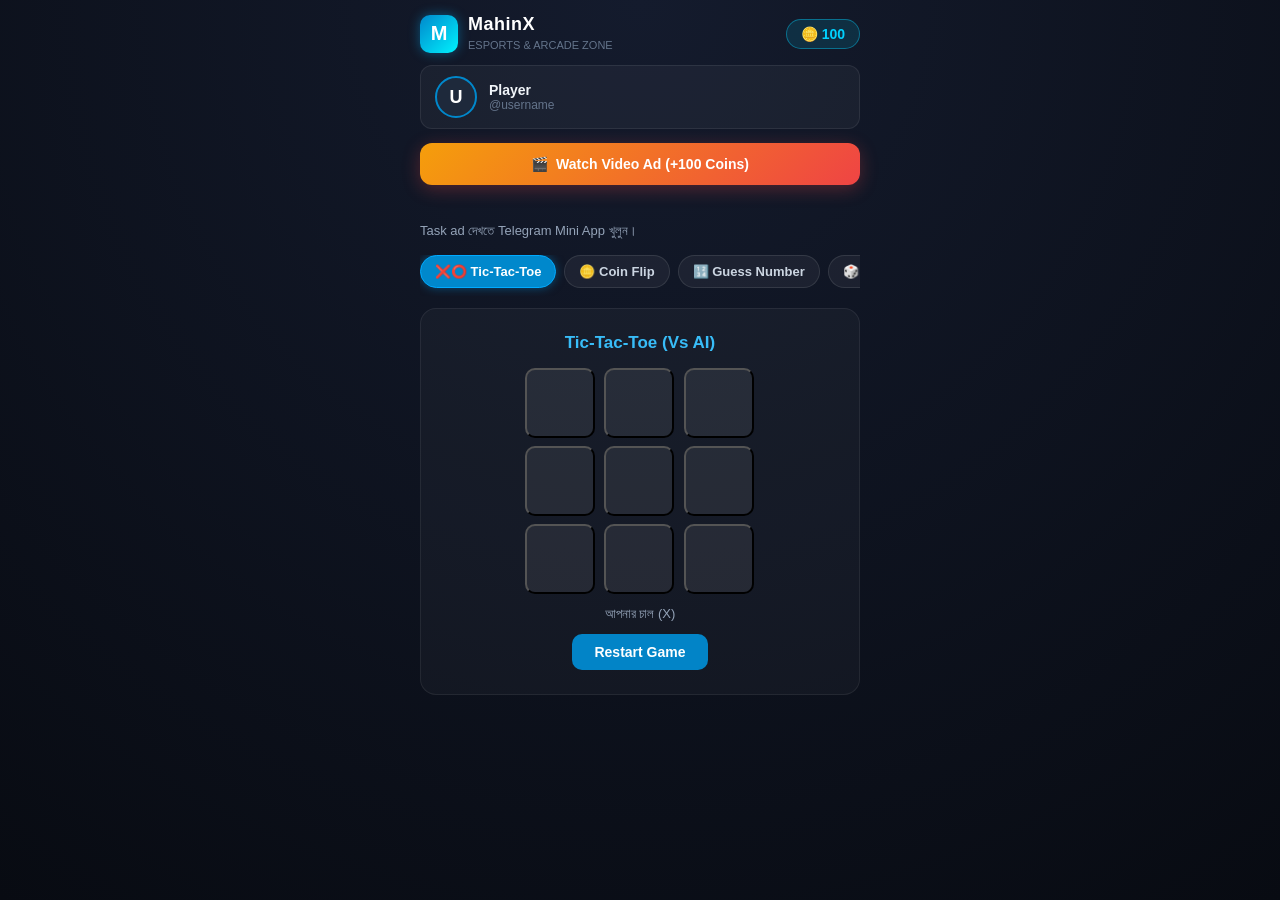
==== index.html @ c2325590 "Add files via upload" ====
<!DOCTYPE html>
<html lang="bn">
<head>
  <meta charset="UTF-8" />
  <meta name="viewport" content="width=device-width, initial-scale=1.0, viewport-fit=cover" />
  <meta name="theme-color" content="#080b12" />
  <meta name="description" content="MahinX Esports & Arcade Zone — mini games for Telegram." />
  <title>MahinX Game Zone</title>

  <!-- Telegram WebApp SDK -->
  <script src="https://telegram.org/js/telegram-web-app.js"></script>
  <!-- Adsgram SDK -->
  <script src="https://sad.adsgram.ai/js/sad.min.js"></script>

  <!-- External Stylesheet -->
  <link rel="stylesheet" href="style.css" />
</head>
<body>

  <!-- Top Bar: MahinX Header & Telegram User Profile -->
  <header class="app-header">
    <div class="brand">
      <div class="logo-badge">M</div>
      <div class="brand-text">
        <h2>MahinX</h2>
        <span class="sub-text">Esports & Arcade Zone</span>
      </div>
    </div>
    <div class="coins-badge">
      🪙 <span id="coin-txt">100</span>
    </div>
  </header>

  <!-- User Info Banner -->
  <section class="user-card">
    <div class="avatar" id="avatar">U</div>
    <div class="user-details">
      <h4 id="u-name">Player</h4>
      <p id="u-id">@username</p>
    </div>
  </section>

  <!-- Adsgram Rewarded Ad Action -->
  <section class="ad-container">
    <button class="ad-btn" id="show-ad">
      <span>🎬</span> Watch Video Ad (+100 Coins)
    </button>
    <p class="status-alert" id="ad-status" role="status" aria-live="polite"></p>
    <div id="task-ad-slot"></div>
    <p class="status-alert" id="task-status" role="status" aria-live="polite"></p>
    <button class="action-btn claim-btn" id="claim-reward" hidden>
      Claim game reward
    </button>
  </section>

  <!-- Game Category Tabs -->
  <nav class="game-tabs">
    <button class="tab-btn active" onclick="switchGame('ttt', this)">❌⭕ Tic-Tac-Toe</button>
    <button class="tab-btn" onclick="switchGame('coin', this)">🪙 Coin Flip</button>
    <button class="tab-btn" onclick="switchGame('guess', this)">🔢 Guess Number</button>
    <button class="tab-btn" onclick="switchGame('dice', this)">🎲 Lucky Dice</button>
    <button class="tab-btn" onclick="switchGame('tap', this)">⚡ Tap Rush</button>
  </nav>

  <!-- Main Game Arena -->
  <main class="arena">

    <!-- Game 1: Tic Tac Toe (Vs Smart AI) -->
    <div class="game-view active" id="view-ttt">
      <h3 class="game-title">Tic-Tac-Toe (Vs AI)</h3>
      <div class="ttt-board" id="ttt-grid" aria-label="Tic-Tac-Toe board"></div>
      <p class="status-alert" id="ttt-status" role="status" aria-live="polite">আপনার চাল (X)</p>
      <button class="action-btn" onclick="resetTTT()">Restart Game</button>
    </div>

    <!-- Game 2: Coin Flip -->
    <div class="game-view" id="view-coin">
      <h3 class="game-title">Head or Tail</h3>
      <div class="game-display-icon" id="coin-anim">🪙</div>
      <div class="dual-btn-group">
        <button class="action-btn" onclick="flipCoin('Head')">Head</button>
        <button class="action-btn" onclick="flipCoin('Tail')">Tail</button>
      </div>
      <p class="status-alert" id="coin-status">অপশন পছন্দ করুন (Win = +20)</p>
    </div>

    <!-- Game 3: Guess Number -->
    <div class="game-view" id="view-guess">
      <h3 class="game-title">Guess Number (1 - 10)</h3>
      <div class="input-group">
        <input type="number" id="guess-input" min="1" max="10" step="1" inputmode="numeric" placeholder="?" aria-label="১ থেকে ১০-এর মধ্যে সংখ্যা" />
      </div>
      <button class="action-btn" onclick="checkGuess()">Check Guess</button>
      <p class="status-alert" id="guess-status">১ থেকে ১০ এর মধ্যে সংখ্যা অনুমান করুন (Win = +30)</p>
    </div>

    <!-- Game 4: Lucky Dice -->
    <div class="game-view" id="view-dice">
      <h3 class="game-title">Lucky Dice Roll</h3>
      <div class="game-display-icon" id="dice-face">🎲</div>
      <button class="action-btn" onclick="rollDice()">Roll Dice</button>
      <p class="status-alert" id="dice-status">ছক্কা (৬) পড়লে পাবেন +৫০ কয়েন!</p>
    </div>

    <!-- Game 5: Tap Rush -->
    <div class="game-view" id="view-tap">
      <h3 class="game-title">৫ সেকেন্ডে ট্যাপ রাশ</h3>
      <h2 id="tap-timer" class="highlight-timer">Time: 5s</h2>
      <div class="tap-counter">ট্যাপ সংখ্যা: <span id="tap-count">0</span></div>
      <button class="action-btn tap-large" id="tap-btn" onclick="handleTap()">TAP HERE!</button>
      <p class="status-alert" id="tap-status">শুরু করতে বোতামে ট্যাপ করুন!</p>
    </div>

  </main>

  <!-- External Script -->
  <script src="script.js"></script>
</body>
</html>
---- style.css ----
* {
  box-sizing: border-box;
  margin: 0;
  padding: 0;
  font-family: -apple-system, BlinkMacSystemFont, "Segoe UI", Roboto, Oxygen, Ubuntu, Cantarell, sans-serif;
  user-select: none;
  -webkit-tap-highlight-color: transparent;
}

body {
  background: radial-gradient(circle at top, #141b2d 0%, #080b12 100%);
  color: #ffffff;
  min-height: 100vh;
  min-height: 100dvh;
  display: flex;
  flex-direction: column;
  align-items: center;
  padding: max(14px, env(safe-area-inset-top)) max(14px, env(safe-area-inset-right))
    max(14px, env(safe-area-inset-bottom)) max(14px, env(safe-area-inset-left));
}

/* Header & Brand */
.app-header {
  width: 100%;
  max-width: 440px;
  display: flex;
  align-items: center;
  justify-content: space-between;
  margin-bottom: 12px;
}

.brand {
  display: flex;
  align-items: center;
  gap: 10px;
}

.logo-badge {
  width: 38px;
  height: 38px;
  background: linear-gradient(135deg, #0088cc, #00f2fe);
  border-radius: 10px;
  display: flex;
  align-items: center;
  justify-content: center;
  font-size: 20px;
  font-weight: 900;
  color: #fff;
  box-shadow: 0 0 12px rgba(0, 180, 255, 0.4);
}

.brand-text h2 {
  font-size: 18px;
  letter-spacing: 0.5px;
  color: #fff;
}

.brand-text .sub-text {
  font-size: 11px;
  color: #64748b;
  text-transform: uppercase;
}

.coins-badge {
  background: rgba(0, 210, 255, 0.12);
  border: 1px solid rgba(0, 210, 255, 0.4);
  padding: 6px 14px;
  border-radius: 20px;
  font-weight: 700;
  color: #00d2ff;
  font-size: 14px;
}

/* User Card */
.user-card {
  width: 100%;
  max-width: 440px;
  background: rgba(255, 255, 255, 0.04);
  border: 1px solid rgba(255, 255, 255, 0.08);
  border-radius: 12px;
  padding: 10px 14px;
  display: flex;
  align-items: center;
  gap: 12px;
  margin-bottom: 14px;
}

.avatar {
  width: 42px;
  height: 42px;
  border-radius: 50%;
  background: #1e293b;
  border: 2px solid #0088cc;
  display: flex;
  align-items: center;
  justify-content: center;
  font-size: 18px;
  font-weight: bold;
}

.user-details h4 {
  font-size: 14px;
  color: #f1f5f9;
}

.user-details p {
  font-size: 12px;
  color: #64748b;
}

/* Ad Button */
.ad-container {
  width: 100%;
  max-width: 440px;
  margin-bottom: 14px;
}

.ad-btn {
  width: 100%;
  padding: 13px;
  font-size: 14px;
  font-weight: 700;
  border: none;
  border-radius: 12px;
  cursor: pointer;
  background: linear-gradient(135deg, #f59e0b, #ef4444);
  color: #ffffff;
  display: flex;
  align-items: center;
  justify-content: center;
  gap: 8px;
  box-shadow: 0 4px 18px rgba(239, 68, 68, 0.3);
}

.ad-btn:active {
  transform: scale(0.98);
}

.ad-btn:disabled {
  cursor: wait;
  opacity: 0.65;
}

.claim-btn {
  width: 100%;
  margin-top: 8px;
}

adsgram-task {
  --adsgram-task-button-width: 46px;
  --adsgram-task-font-size: 13px;
  display: block;
  width: 100%;
  margin-top: 8px;
  padding: 10px 12px;
  border: 1px solid rgba(255, 255, 255, 0.1);
  border-radius: 12px;
  background: rgba(255, 255, 255, 0.05);
  color: #e2e8f0;
}

.claim-btn {
  background: linear-gradient(135deg, #16a34a, #059669);
}

/* Game Navigation */
.game-tabs {
  display: flex;
  gap: 8px;
  overflow-x: auto;
  width: 100%;
  max-width: 440px;
  padding-bottom: 8px;
  margin-bottom: 12px;
}

.game-tabs::-webkit-scrollbar {
  display: none;
}

.tab-btn {
  flex: 0 0 auto;
  padding: 8px 14px;
  border-radius: 20px;
  background: rgba(255, 255, 255, 0.05);
  border: 1px solid rgba(255, 255, 255, 0.1);
  color: #cbd5e1;
  font-size: 13px;
  font-weight: 600;
  cursor: pointer;
}

.tab-btn.active {
  background: #0088cc;
  color: #fff;
  border-color: #00aaff;
  box-shadow: 0 0 10px rgba(0, 136, 204, 0.5);
}

.tab-btn:focus-visible,
.action-btn:focus-visible,
.ad-btn:focus-visible,
.ttt-cell:focus-visible,
input:focus-visible {
  outline: 2px solid #7dd3fc;
  outline-offset: 3px;
}

/* Arena View */
.arena {
  width: 100%;
  max-width: 440px;
}

.game-view {
  display: none;
  background: rgba(255, 255, 255, 0.03);
  border: 1px solid rgba(255, 255, 255, 0.07);
  border-radius: 16px;
  padding: 24px 16px;
  text-align: center;
}

.game-view.active {
  display: block;
}

.game-title {
  font-size: 17px;
  font-weight: 700;
  color: #38bdf8;
  margin-bottom: 15px;
}

.action-btn {
  padding: 10px 22px;
  font-size: 14px;
  font-weight: 700;
  border: none;
  border-radius: 10px;
  background: #0284c7;
  color: white;
  cursor: pointer;
  margin-top: 10px;
}

.action-btn:active {
  transform: scale(0.96);
}

.status-alert {
  font-size: 13px;
  color: #94a3b8;
  margin-top: 10px;
  min-height: 18px;
}

/* Game Specifics */
.ttt-board {
  display: grid;
  grid-template-columns: repeat(3, 1fr);
  gap: 8px;
  width: 230px;
  margin: 0 auto 12px auto;
}

.ttt-cell {
  width: 70px;
  height: 70px;
  background: rgba(255, 255, 255, 0.07);
  border-radius: 10px;
  display: flex;
  align-items: center;
  justify-content: center;
  font-size: 30px;
  font-weight: 800;
  cursor: pointer;
}

.ttt-cell.X { color: #38bdf8; }
.ttt-cell.O { color: #f43f5e; }

.game-display-icon {
  font-size: 55px;
  margin: 12px 0;
}

.dual-btn-group {
  display: flex;
  justify-content: center;
  gap: 12px;
}

.input-group input[type="number"] {
  width: 90px;
  padding: 10px;
  border-radius: 8px;
  border: 1px solid #0284c7;
  background: #0f172a;
  color: #fff;
  font-size: 18px;
  text-align: center;
  outline: none;
}

.highlight-timer {
  color: #f59e0b;
  margin: 6px 0;
}

.tap-counter {
  font-size: 20px;
  font-weight: 700;
  margin: 10px 0;
}

.tap-large {
  padding: 18px 45px;
  font-size: 18px;
}
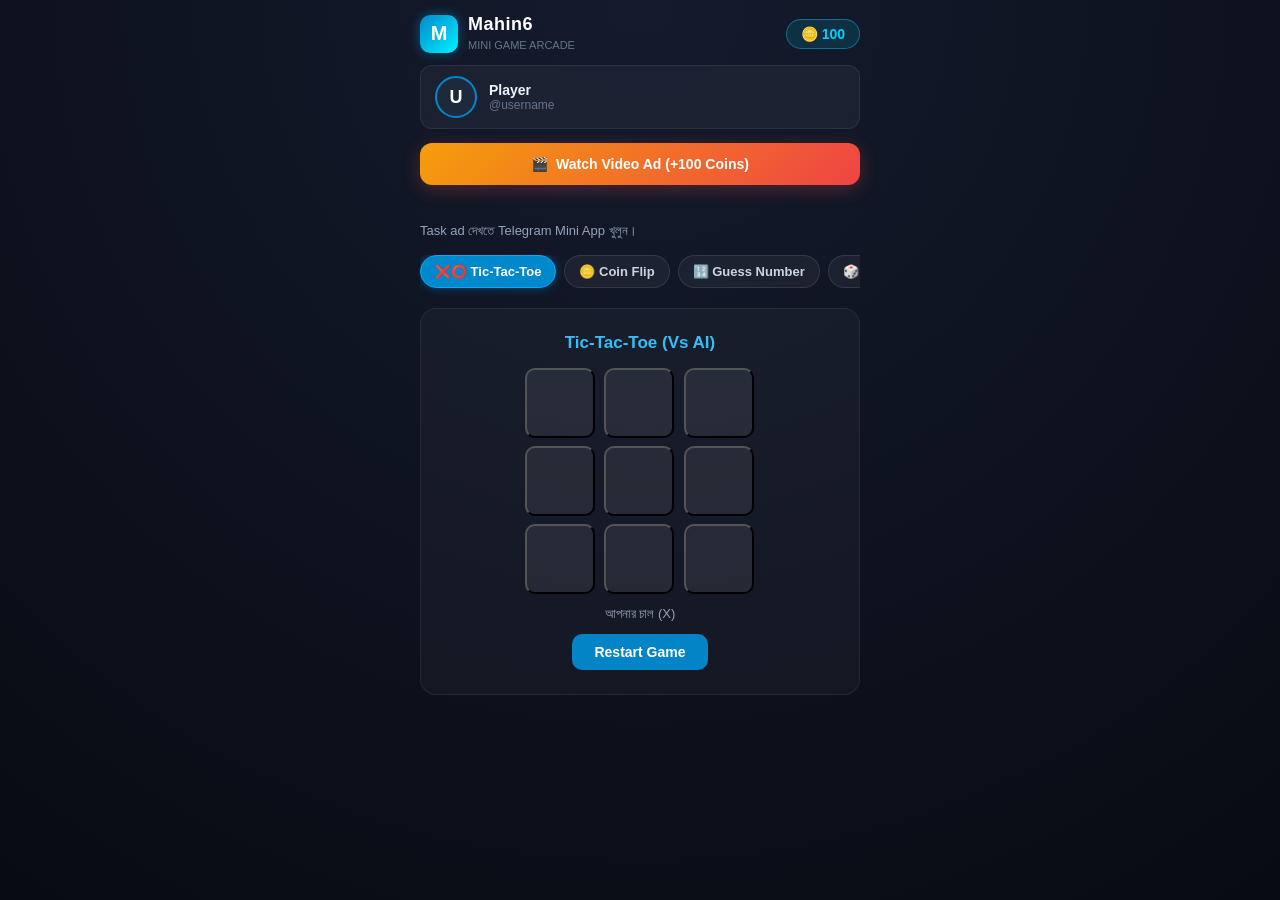
==== commit 16ace62c: "Update index.html" ====
--- a/index.html
+++ b/index.html
@@ -4,8 +4,8 @@
   <meta charset="UTF-8" />
   <meta name="viewport" content="width=device-width, initial-scale=1.0, viewport-fit=cover" />
   <meta name="theme-color" content="#080b12" />
-  <meta name="description" content="MahinX Esports & Arcade Zone — mini games for Telegram." />
-  <title>MahinX Game Zone</title>
+  <meta name="description" content="Mahin6 Arcade — mini games for Telegram." />
+  <title>Mahin6 Arcade</title>
 
   <!-- Telegram WebApp SDK -->
   <script src="https://telegram.org/js/telegram-web-app.js"></script>
@@ -17,13 +17,13 @@
 </head>
 <body>
 
-  <!-- Top Bar: MahinX Header & Telegram User Profile -->
+  <!-- Top Bar: Mahin6 Header & Telegram User Profile -->
   <header class="app-header">
     <div class="brand">
       <div class="logo-badge">M</div>
       <div class="brand-text">
-        <h2>MahinX</h2>
-        <span class="sub-text">Esports & Arcade Zone</span>
+        <h2>Mahin6</h2>
+        <span class="sub-text">Mini Game Arcade</span>
       </div>
     </div>
     <div class="coins-badge">
@@ -60,6 +60,9 @@
     <button class="tab-btn" onclick="switchGame('guess', this)">🔢 Guess Number</button>
     <button class="tab-btn" onclick="switchGame('dice', this)">🎲 Lucky Dice</button>
     <button class="tab-btn" onclick="switchGame('tap', this)">⚡ Tap Rush</button>
+    <button class="tab-btn" onclick="switchGame('memory', this)">🧠 Memory Match</button>
+    <button class="tab-btn" onclick="switchGame('rps', this)">✊ Rock Paper Scissors</button>
+    <button class="tab-btn" onclick="switchGame('math', this)">➕ Quick Math</button>
   </nav>
 
   <!-- Main Game Arena -->
@@ -111,6 +114,48 @@
       <p class="status-alert" id="tap-status">শুরু করতে বোতামে ট্যাপ করুন!</p>
     </div>
 
+    <!-- Game 6: Memory Match -->
+    <div class="game-view" id="view-memory">
+      <h3 class="game-title">Memory Match</h3>
+      <p class="game-instructions">সব matching emoji জোড়া খুঁজে বের করুন।</p>
+      <div class="memory-board" id="memory-board" aria-label="Memory Match board"></div>
+      <p class="status-alert" id="memory-status" role="status" aria-live="polite">
+        সব জোড়া মেলালে +60 coins পাবেন।
+      </p>
+      <button class="action-btn" id="memory-restart" onclick="startMemoryGame()">New Game</button>
+    </div>
+
+    <!-- Game 7: Rock Paper Scissors -->
+    <div class="game-view" id="view-rps">
+      <h3 class="game-title">Rock Paper Scissors</h3>
+      <div class="rps-options">
+        <button class="action-btn" onclick="playRps('rock')">✊ Rock</button>
+        <button class="action-btn" onclick="playRps('paper')">✋ Paper</button>
+        <button class="action-btn" onclick="playRps('scissors')">✌️ Scissors</button>
+      </div>
+      <p class="status-alert" id="rps-status" role="status" aria-live="polite">
+        জিতলে +15 coins পাবেন।
+      </p>
+    </div>
+
+    <!-- Game 8: Quick Math -->
+    <div class="game-view" id="view-math">
+      <h3 class="game-title">Quick Math Challenge</h3>
+      <p class="game-instructions" id="math-round">Round 1 of 5</p>
+      <div class="math-question" id="math-question" aria-live="polite"></div>
+      <div class="input-group">
+        <input type="number" id="math-answer" step="1" inputmode="numeric"
+          placeholder="?" aria-label="অংকের উত্তর" />
+      </div>
+      <button class="action-btn" id="math-submit" onclick="submitMathAnswer()">Submit Answer</button>
+      <p class="status-alert" id="math-status" role="status" aria-live="polite">
+        সঠিক উত্তরে +10 coins, মোট ৫টি প্রশ্ন।
+      </p>
+      <button class="action-btn" id="math-restart" onclick="startMathChallenge()" hidden>
+        Play Again
+      </button>
+    </div>
+
   </main>
 
   <!-- External Script -->
